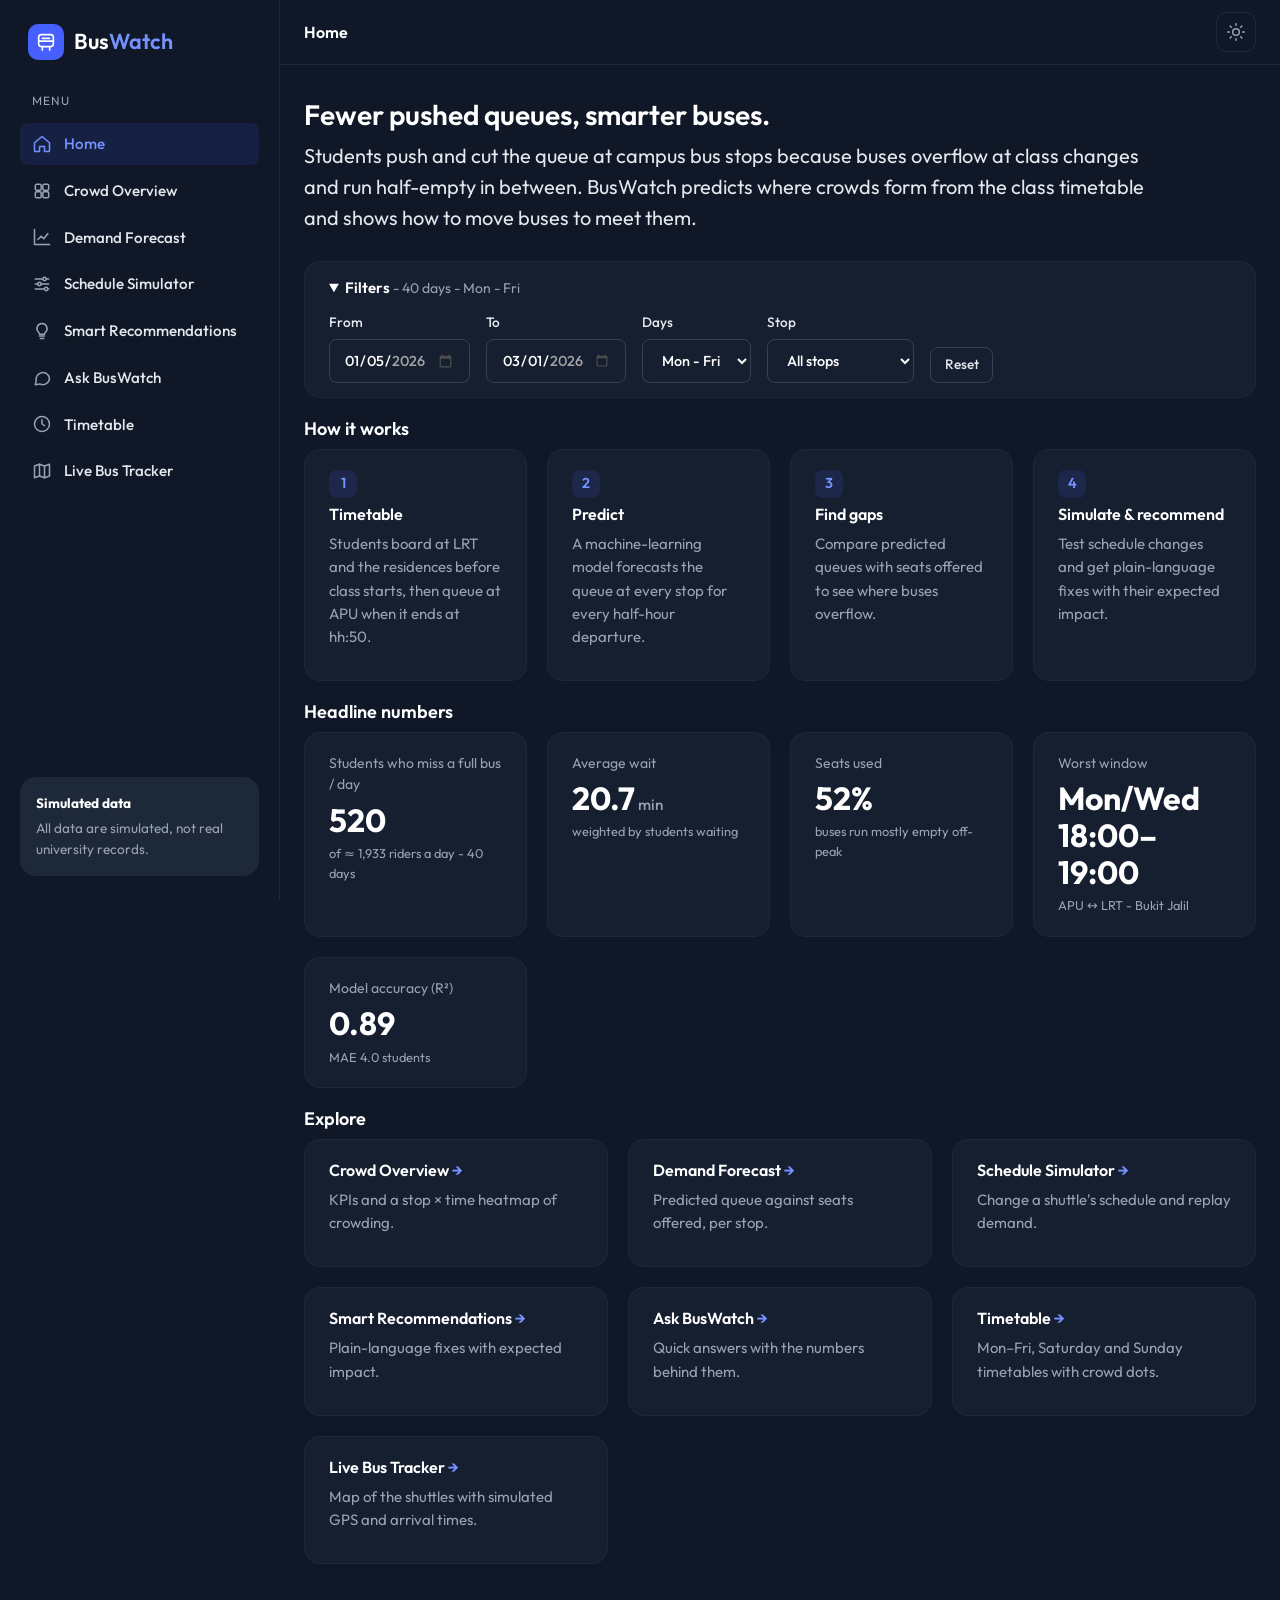
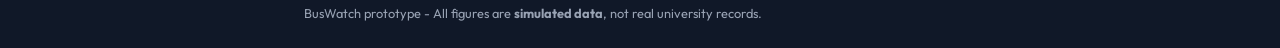
==== web/index.html @ e18c4741 "Initial commit" ====
<!doctype html>
<html lang="en">
<head>
  <meta charset="utf-8">
  <script>try { document.documentElement.dataset.theme = localStorage.getItem("buswatch.theme") || "dark"; } catch { document.documentElement.dataset.theme = "dark"; }</script>
  <meta name="viewport" content="width=device-width, initial-scale=1">
  <title>BusWatch - Home</title>
  <meta name="description" content="BusWatch: campus bus demand analytics (simulated data).">
  <link rel="icon" href="data:image/svg+xml,%3Csvg xmlns='http://www.w3.org/2000/svg' viewBox='0 0 32 32'%3E%3Crect x='3' y='6' width='26' height='17' rx='4' fill='none' stroke='%23465fff' stroke-width='2.5'/%3E%3Ccircle cx='10' cy='26' r='2.5' fill='%23465fff'/%3E%3Ccircle cx='22' cy='26' r='2.5' fill='%23465fff'/%3E%3C/svg%3E">
  <link rel="stylesheet" href="css/style.css">

</head>
<body>
  <header id="topbar" class="topbar"></header>
  <main id="content">
    <section class="hero">
      <h1>Fewer pushed queues, smarter buses.</h1>
      <p class="lead">Students push and cut the queue at campus bus stops because buses overflow at class changes and run half-empty in between. BusWatch predicts where crowds form from the class timetable and shows how to move buses to meet them.</p>
    </section>
    <div id="filters"></div>
    <section>
      <h2>How it works</h2>
      <div class="grid cols-3 steps" style="grid-template-columns:repeat(auto-fit,minmax(min(100%,220px),1fr))">
        <div class="card step"><h3>Timetable</h3><p class="muted">Students board at LRT and the residences before class starts, then queue at APU when it ends at hh:50.</p></div>
        <div class="card step"><h3>Predict</h3><p class="muted">A machine-learning model forecasts the queue at every stop for every half-hour departure.</p></div>
        <div class="card step"><h3>Find gaps</h3><p class="muted">Compare predicted queues with seats offered to see where buses overflow.</p></div>
        <div class="card step"><h3>Simulate &amp; recommend</h3><p class="muted">Test schedule changes and get plain-language fixes with their expected impact.</p></div>
      </div>
    </section>
    <section>
      <h2>Headline numbers</h2>
      <div class="grid kpis" id="headline"></div>
    </section>
    <section>
      <h2>Explore</h2>
      <div class="grid cols-3" id="links"></div>
    </section>
  </main>
  <footer>BusWatch prototype - All figures are <b>simulated data</b>, not real university records.</footer>
  <script type="module" src="js/home.js"></script>
</body>
</html>
---- web/css/style.css ----
/* BusWatch: admin-dashboard theme in the style of TailAdmin (sidebar + top header + rounded cards).
   Dark by default, light via the header toggle. Green / amber / red are reserved for crowd status. */
@import url("https://fonts.googleapis.com/css2?family=Outfit:wght@400;500;600;700&display=swap");

:root, :root[data-theme="dark"] {
  --bg: #101828;
  --sidebar: #101828;
  --card: #161f30;
  --card-2: #1d2939;
  --border: #1d2939;
  --input-border: #344054;
  --text: #e4e7ec;
  --heading: #ffffff;
  --muted: #98a2b3;
  --accent: #465fff;
  --accent-text: #7592ff;
  --accent-soft: rgba(70, 95, 255, 0.12);
  --ok: #12b76a;
  --busy: #f79009;
  --overflow: #f04438;
  --shadow: none;
  --radius: 16px;
  color-scheme: dark;
}
:root[data-theme="light"] {
  --bg: #f9fafb;
  --sidebar: #ffffff;
  --card: #ffffff;
  --card-2: #f2f4f7;
  --border: #e4e7ec;
  --input-border: #d0d5dd;
  --text: #344054;
  --heading: #1d2939;
  --muted: #667085;
  --accent-text: #465fff;
  --accent-soft: #ecf3ff;
  --shadow: 0 1px 2px rgba(16, 24, 40, 0.05);
  color-scheme: light;
}

* { box-sizing: border-box; }
html, body { margin: 0; }
body {
  background: var(--bg);
  color: var(--text);
  font-family: Outfit, system-ui, -apple-system, "Segoe UI", Roboto, sans-serif;
  font-size: 15px;
  line-height: 1.55;
  overflow-x: hidden;
}
a { color: var(--accent-text); text-decoration: none; }
a:hover { text-decoration: underline; }
h1, h2, h3 { color: var(--heading); line-height: 1.25; margin: 0 0 .5rem; font-weight: 600; }
h1 { font-size: clamp(1.4rem, 3vw, 1.75rem); }
h2 { font-size: 1.125rem; }
h3 { font-size: 1rem; }
p { margin: 0 0 .75rem; }
.muted { color: var(--muted); }
.small { font-size: .875rem; }
svg.icon { width: 20px; height: 20px; flex: none; fill: none; stroke: currentColor; stroke-width: 1.8; stroke-linecap: round; stroke-linejoin: round; }

/* ---- Sidebar ---- */
.sidebar {
  position: fixed; inset: 0 auto 0 0; width: 280px; z-index: 30;
  background: var(--sidebar); border-right: 1px solid var(--border);
  display: flex; flex-direction: column; padding: 1.5rem 1.25rem; overflow-y: auto;
  transition: transform .2s ease;
}
.logo { display: flex; align-items: center; gap: .6rem; color: var(--heading); font-size: 1.35rem; font-weight: 600; margin: 0 .5rem 2rem; }
.logo-mark { display: grid; place-items: center; width: 36px; height: 36px; border-radius: 10px; background: var(--accent); color: #fff; }
.logo-mark svg { width: 22px; height: 22px; }
.logo b { color: var(--accent-text); font-weight: 600; }
.logo:hover { text-decoration: none; }
.menu-label { color: var(--muted); font-size: .75rem; letter-spacing: .08em; text-transform: uppercase; margin: 0 .75rem .75rem; }
.menu { display: flex; flex-direction: column; gap: .25rem; }
.menu a {
  display: flex; align-items: center; gap: .75rem; padding: .6rem .75rem; border-radius: 8px;
  color: var(--text); font-weight: 500; font-size: .95rem;
}
.menu a svg { color: var(--muted); }
.menu a:hover { background: var(--card-2); text-decoration: none; }
.menu a.active { background: var(--accent-soft); color: var(--accent-text); }
.menu a.active svg { color: var(--accent-text); }
.sidebar-note { margin-top: auto; padding: 1rem; border-radius: var(--radius); background: var(--card-2); font-size: .85rem; color: var(--muted); }
.sidebar-note b { color: var(--heading); display: block; margin-bottom: .25rem; }
.backdrop { display: none; position: fixed; inset: 0; background: rgba(16, 24, 40, .6); z-index: 25; }

/* ---- Top header ---- */
body { padding-left: 280px; }
.topbar { position: sticky; top: 0; z-index: 20; background: var(--sidebar); border-bottom: 1px solid var(--border); }
.topbar-inner { display: flex; align-items: center; gap: .75rem; padding: .75rem 1.5rem; min-height: 64px; }
.topbar-title { font-weight: 600; color: var(--heading); font-size: 1rem; flex: 1; min-width: 0; white-space: nowrap; overflow: hidden; text-overflow: ellipsis; }
.swap-btn { align-self: end; height: 44px; }
.icon-btn {
  display: inline-grid; place-items: center; width: 40px; height: 40px; border-radius: 10px; flex: none;
  border: 1px solid var(--border); background: transparent; color: var(--muted); cursor: pointer;
}
.icon-btn:hover { color: var(--heading); background: var(--card-2); }
#menu-btn { display: none; }
.badges { display: flex; gap: .4rem; flex-wrap: wrap; align-items: center; }
.badge {
  font-size: .75rem; font-weight: 500; padding: .2rem .65rem; border-radius: 999px;
  border: 1px solid var(--border); color: var(--muted); white-space: nowrap; background: var(--card-2);
}
.badge.sim { background: var(--accent-soft); color: var(--accent-text); border-color: transparent; }
.badge.live { background: rgba(18, 183, 106, .12); color: var(--ok); border-color: transparent; }
.badge.offline { color: var(--text); }

/* ---- Layout ---- */
main { max-width: 1440px; margin: 0 auto; padding: 1.5rem; }
.grid { display: grid; gap: 1.25rem; }
.grid.cols-2 { grid-template-columns: repeat(auto-fit, minmax(min(100%, 420px), 1fr)); }
.grid.cols-3 { grid-template-columns: repeat(auto-fit, minmax(min(100%, 280px), 1fr)); }
.grid.kpis + * { margin-top: 1.25rem; }
.grid.kpis { grid-template-columns: repeat(auto-fit, minmax(min(100%, 210px), 1fr)); }
section + section, .card + .card:not(.grid > .card) { margin-top: 1.25rem; }
.card {
  background: var(--card); border: 1px solid var(--border); border-radius: var(--radius);
  padding: 1.25rem 1.5rem; min-width: 0; box-shadow: var(--shadow);
}
.card.error { border-color: var(--overflow); color: var(--overflow); }
.page-head { display: flex; flex-wrap: wrap; justify-content: space-between; align-items: flex-start; gap: .25rem 1.5rem; margin: 0 0 1.5rem; }
.page-head > div { flex: 1 1 60%; min-width: 0; }
.page-head p { color: var(--muted); max-width: 75ch; margin: 0; }
.breadcrumb { order: 2; display: flex; gap: .4rem; font-size: .875rem; color: var(--muted); white-space: nowrap; }
.breadcrumb a { color: var(--muted); }
.breadcrumb span:last-child { color: var(--accent-text); }

/* ---- KPI cards ---- */
.kpi .label { color: var(--muted); font-size: .875rem; }
.kpi .value { font-size: clamp(1.6rem, 3vw, 2rem); font-weight: 700; color: var(--heading); line-height: 1.15; margin: .35rem 0; }
.kpi .value small { font-size: .95rem; color: var(--muted); font-weight: 500; }
.kpi .sub { color: var(--muted); font-size: .8rem; }
.delta.good { color: var(--ok); }
.delta.bad { color: var(--overflow); }

/* ---- Filters ---- */
.filters { background: var(--card); border: 1px solid var(--border); border-radius: var(--radius); padding: .9rem 1.5rem; margin-bottom: 1.25rem; box-shadow: var(--shadow); }
.filters summary { cursor: pointer; color: var(--heading); font-weight: 600; }
.filter-summary { color: var(--muted); font-weight: 400; font-size: .875rem; }
.filter-row { display: flex; flex-wrap: wrap; gap: .75rem 1rem; align-items: end; margin-top: .75rem; }
.filter-note { margin: .6rem 0 0; }
label { display: flex; flex-direction: column; gap: .35rem; color: var(--text); font-size: .85rem; font-weight: 500; }
label.inline { flex-direction: row; align-items: center; gap: .5rem; font-size: .9rem; }

/* Inputs: TailAdmin-style 44px fields with a soft focus ring */
select, input[type=date], input[type=number], input[type=text], textarea {
  background: transparent; color: var(--heading); border: 1px solid var(--input-border);
  border-radius: 8px; padding: 0 .9rem; height: 44px; font: inherit; font-size: .9rem; min-width: 0; max-width: 100%;
}
textarea { width: 100%; height: auto; padding: .6rem .9rem; }
select option { background: var(--card); color: var(--text); }
input[type=checkbox] { accent-color: var(--accent); width: 1.1rem; height: 1.1rem; }
select:focus, input:focus, textarea:focus { outline: none; border-color: var(--accent); box-shadow: 0 0 0 4px var(--accent-soft); }
.btn:focus-visible, a:focus-visible, .icon-btn:focus-visible, .tab:focus-visible { outline: 2px solid var(--accent); outline-offset: 2px; }
:root:not([data-theme="light"]) ::-webkit-calendar-picker-indicator { filter: invert(.7); }

.btn {
  display: inline-flex; align-items: center; justify-content: center; gap: .4rem; height: 44px;
  background: var(--card); color: var(--text); border: 1px solid var(--input-border);
  border-radius: 8px; padding: 0 1.1rem; font: inherit; font-size: .9rem; font-weight: 500; cursor: pointer;
}
.btn:hover { background: var(--card-2); text-decoration: none; }
.btn.primary { background: var(--accent); border-color: var(--accent); color: #fff; }
.btn.primary:hover { background: #3641f5; }
.btn.small { height: 36px; padding: 0 .85rem; font-size: .85rem; }
.btn-row { display: flex; flex-wrap: wrap; gap: .5rem; }

/* ---- Charts ---- */
.chart { width: 100%; height: 360px; }
.chart.tall { height: 420px; }
.chart.short { height: 240px; }
.chart-missing { color: var(--muted); padding: 2rem; text-align: center; border: 1px dashed var(--border); border-radius: 10px; }
.caption { color: var(--muted); font-size: .875rem; margin-top: .5rem; }
.legend-row { display: flex; flex-wrap: wrap; gap: 1rem; font-size: .85rem; color: var(--muted); margin-top: .75rem; }
.dot { display: inline-block; width: .65rem; height: .65rem; border-radius: 50%; margin-right: .4rem; vertical-align: 0; }
.dot.ok { background: var(--ok); } .dot.busy { background: var(--busy); } .dot.overflow { background: var(--overflow); }
.status-ok { color: var(--ok); } .status-busy { color: var(--busy); } .status-overflow { color: var(--overflow); }

/* ---- Home ---- */
.hero { padding: .5rem 0 1rem; }
.hero p.lead { font-size: clamp(1.05rem, 2vw, 1.25rem); color: var(--text); max-width: 65ch; }
.steps { counter-reset: step; }
.step { position: relative; padding-top: 3.4rem; }
.step::before {
  counter-increment: step; content: counter(step);
  position: absolute; top: 1.25rem; left: 1.5rem; width: 1.75rem; height: 1.75rem; border-radius: 8px;
  background: var(--accent-soft); color: var(--accent-text); display: grid; place-items: center; font-weight: 600; font-size: .9rem;
}
.link-card { display: block; color: var(--text); transition: border-color .15s; }
.link-card:hover { border-color: var(--accent); text-decoration: none; }
.link-card h3::after { content: " →"; color: var(--accent-text); }

/* ---- Simulator ---- */
.controls { display: grid; gap: 1rem; grid-template-columns: repeat(auto-fit, minmax(min(100%, 240px), 1fr)); }
.control-group { border: 1px solid var(--border); border-radius: 12px; padding: 1rem; display: flex; flex-direction: column; gap: .7rem; }
.control-group h3 { margin: 0; font-size: .95rem; }
.control-group .row { display: flex; flex-wrap: wrap; gap: .5rem; }
.control-group .row label { flex: 1 1 90px; }
.compare-table { width: 100%; border-collapse: collapse; font-size: .95rem; }
.compare-table th, .compare-table td { padding: .7rem .5rem; border-bottom: 1px solid var(--border); text-align: right; }
.compare-table th { color: var(--muted); font-weight: 500; font-size: .85rem; }
.compare-table th:first-child, .compare-table td:first-child { text-align: left; color: var(--muted); }
.compare-table td.big { font-size: 1.25rem; font-weight: 600; color: var(--heading); }
.table-wrap { overflow-x: auto; }

/* ---- Recommendations ---- */
.rec { border-left: 4px solid var(--overflow); }
.rec-head { display: flex; flex-wrap: wrap; align-items: center; gap: 1rem 1.25rem; margin-bottom: 1rem; }
.rank { display: grid; place-items: center; width: 44px; height: 44px; border-radius: 12px; background: rgba(240, 68, 56, .12); color: var(--overflow); font-weight: 700; font-size: 1.1rem; flex: none; }
.rec-title { flex: 1 1 260px; min-width: 0; }
.rec-title h3 { font-size: 1.15rem; margin-bottom: .4rem; }
.chip { display: inline-block; font-size: .78rem; font-weight: 500; padding: .15rem .6rem; border-radius: 999px; background: var(--card-2); color: var(--text); }
.chip.good { background: rgba(18, 183, 106, .14); color: var(--ok); }
.rec-big { text-align: right; display: flex; flex-direction: column; }
.rec-big .label { color: var(--muted); font-size: .8rem; }
.rec-big b { font-size: 1.6rem; color: var(--heading); line-height: 1.2; }
.rec-big .delta { font-size: .85rem; }
.rec-body { display: grid; grid-template-columns: minmax(0, 1.3fr) minmax(0, 1fr); gap: 1.25rem; align-items: start; }
.chart.mini { height: 230px; }
.options { display: flex; flex-direction: column; gap: .6rem; }
.opt { border: 1px solid var(--border); border-radius: 12px; padding: .7rem .9rem; }
.opt.best { border-color: var(--accent); background: var(--accent-soft); }
.opt-top { display: flex; justify-content: space-between; align-items: center; }
.opt-text { margin: .35rem 0 .45rem; color: var(--heading); font-weight: 500; font-size: .92rem; }
.tag { font-size: .72rem; font-weight: 600; text-transform: uppercase; letter-spacing: .04em; color: var(--muted); }
.tag-move { color: var(--ok); } .tag-policy { color: var(--busy); } .tag-add { color: var(--accent-text); }
.best-label { font-size: .72rem; font-weight: 600; color: #fff; background: var(--accent); padding: .1rem .5rem; border-radius: 999px; }
.bar { height: 6px; border-radius: 999px; background: var(--card-2); overflow: hidden; margin-bottom: .45rem; }
.bar span { display: block; height: 100%; background: var(--ok); border-radius: 999px; }
.opt-meta { font-size: .82rem; color: var(--muted); display: flex; flex-wrap: wrap; align-items: center; gap: .35rem; }
.opt-meta b { color: var(--ok); }
@media (max-width: 900px) { .rec-body { grid-template-columns: 1fr; } .rec-big { text-align: left; } }
.rec .sentence { font-size: 1.05rem; color: var(--heading); font-weight: 500; }
.rec .impact { display: flex; flex-wrap: wrap; gap: .5rem 1.25rem; margin: .5rem 0; color: var(--muted); font-size: .9rem; }
.rec .impact b { color: var(--heading); font-weight: 600; }
.rec .option { border-top: 1px solid var(--border); padding-top: .75rem; margin-top: .75rem; }
.rec .option p { margin-bottom: .25rem; }
.report { overflow-x: auto; margin-top: 1rem; padding: 1.5rem; border: 1px solid var(--border); border-radius: 12px; background: var(--card-2); }
.report h1 { font-size: 1.4rem; }
.report h2 { margin-top: 1.5rem; color: var(--accent-text); }
.report table { border-collapse: collapse; width: 100%; }
.report-meta, .report-note { color: var(--muted); font-size: .875rem; }
.report-kpis td { border: 1px solid var(--border); padding: .75rem; width: 25%; vertical-align: top; }
.report-kpis b { display: block; font-size: 1.4rem; color: var(--heading); }
.report-kpis span { color: var(--muted); font-size: .85rem; }
.report-table th, .report-table td { border-bottom: 1px solid var(--border); padding: .55rem .5rem; text-align: left; vertical-align: top; font-size: .9rem; }
.report-table th { color: var(--muted); font-weight: 500; }
/* Printing from the Recommendations page prints only the report, in black on white */
@media print {
  body { padding: 0; background: #fff; }
  .sidebar, .backdrop, .topbar, footer, main > :not(:has(#report)), section:has(#report) > :not(#report) { display: none !important; }
  main { padding: 0; }
  section:has(#report) { border: 0; padding: 0; background: #fff; box-shadow: none; }
  #report, #report * { color: #1d2939 !important; }
  #report { border: 0; background: #fff; padding: 0; margin: 0; }
}

/* ---- Ask the Data ---- */
.chips { display: flex; flex-wrap: wrap; gap: .5rem; margin-bottom: 1rem; }
.chat { display: flex; flex-direction: column; gap: .75rem; }
.msg { max-width: min(100%, 760px); padding: .75rem 1rem; border-radius: 14px; }
.msg.user { align-self: flex-end; background: var(--accent); color: #fff; border-bottom-right-radius: 4px; }
.msg.bot { align-self: flex-start; background: var(--card-2); border: 1px solid var(--border); border-bottom-left-radius: 4px; width: 100%; }
.answer-head { margin: 0 0 .35rem; font-size: 1.02rem; color: var(--heading); }
.points { margin: 0 0 .25rem; padding-left: 1.1rem; color: var(--text); font-size: .92rem; }
.points li { margin: .1rem 0; }
.msg.bot .basis { color: var(--muted); font-size: .85rem; margin-top: .5rem; }
.ask-form { display: flex; gap: .5rem; margin-top: 1rem; }
.ask-form input { flex: 1; }

/* ---- Check-in ---- */
.form { display: flex; flex-direction: column; gap: 1rem; max-width: 460px; }
.notice { padding: .7rem 1rem; border-radius: 10px; color: var(--accent-text); background: var(--accent-soft); }
.list { list-style: none; padding: 0; margin: 0; }
.list li { padding: .6rem 0; border-bottom: 1px solid var(--border); display: flex; justify-content: space-between; gap: .5rem; flex-wrap: wrap; }

/* ---- Bus Times (APSpace-style tabs + time grid) ---- */
.tabs { display: inline-flex; flex-wrap: wrap; gap: .25rem; margin-bottom: 1rem; padding: .25rem; border-radius: 10px; background: var(--card-2); }
.tab { background: transparent; color: var(--muted); border: 0; border-radius: 8px; padding: .45rem .9rem; font: inherit; font-size: .875rem; font-weight: 500; cursor: pointer; }
.tab:hover { color: var(--heading); }
.tab.active { background: var(--card); color: var(--heading); box-shadow: 0 1px 3px rgba(16, 24, 40, .12); }
.route-head { display: flex; flex-wrap: wrap; align-items: baseline; gap: .5rem; }
.times { display: grid; grid-template-columns: repeat(auto-fill, minmax(110px, 1fr)); gap: .6rem 1rem; margin-top: .75rem; }
.time { color: var(--text); font-variant-numeric: tabular-nums; white-space: nowrap; }

footer { max-width: 1440px; margin: 1rem auto 1.5rem; padding: 0 1.5rem; color: var(--muted); font-size: .8rem; }

/* ---- Tablet / phone: sidebar becomes an off-canvas drawer ---- */
@media (max-width: 1023px) {
  body { padding-left: 0; }
  .sidebar { transform: translateX(-100%); }
  body.menu-open .sidebar { transform: none; }
  body.menu-open .backdrop { display: block; }
  #menu-btn { display: inline-grid; }
}
@media (max-width: 700px) {
  main { padding: 1rem; }
  footer { padding: 0 1rem; }
  .topbar-inner { padding: .6rem 1rem; gap: .5rem; flex-wrap: wrap; }
  .badges { order: 3; flex-basis: 100%; }
  .card, .filters { padding: 1rem; }
  .chart { height: 300px; }
  .chart.tall { height: 360px; }
  .filter-row label { flex: 1 1 140px; }
  .filter-row select, .filter-row input { width: 100%; }
}

/* The management report only exists for printing / Save as PDF */
@media screen { #report { display: none; } }

/* ---- Live Tracker ---- */
.tracker-controls { display: flex; flex-wrap: wrap; align-items: end; gap: 1rem 1.5rem; }
.tracker-controls .tabs { margin-bottom: 0; }
.clock { display: flex; align-items: baseline; gap: .5rem; }
.clock b { font-size: 1.6rem; color: var(--heading); font-variant-numeric: tabular-nums; }
.live-dot { width: .6rem; height: .6rem; border-radius: 50%; background: var(--muted); align-self: center; }
.live-dot.on { background: var(--ok); box-shadow: 0 0 0 4px rgba(18, 183, 106, .2); }
.slider { flex: 1 1 220px; }
.slider input { width: 100%; accent-color: var(--accent); }
.tracker-grid { grid-template-columns: minmax(0, 1.4fr) minmax(0, 1fr); margin-top: 1.25rem; }
.map { height: 460px; border-radius: 12px; overflow: hidden; background: var(--card-2); }
.eta-table td, .eta-table th { text-align: left !important; font-size: .88rem; }
.eta-table td:first-child { color: var(--text) !important; }
.eta-table .big-cell { font-weight: 600; color: var(--heading); white-space: nowrap; }
.stop-pin { position: relative; }
.stop-pin span { position: absolute; left: -7px; top: -7px; width: 14px; height: 14px; border-radius: 50%; background: #fff; border: 3px solid var(--accent); }
.stop-pin span.campus { left: -9px; top: -9px; width: 18px; height: 18px; background: var(--accent); border-color: #fff; }
.stop-pin b { position: absolute; left: 12px; top: -9px; white-space: nowrap; font-size: .78rem; color: var(--heading); text-shadow: 0 0 3px var(--bg), 0 0 3px var(--bg); }
.bus-pin span { display: grid; place-items: center; width: 22px; height: 22px; border-radius: 50%; font-size: 12px; border: 2px solid #fff; box-shadow: 0 1px 4px rgba(0, 0, 0, .4); }
.leaflet-container { font-family: inherit; }
:root:not([data-theme="light"]) .leaflet-tile-pane { filter: invert(1) hue-rotate(180deg) brightness(.85) contrast(.9) saturate(.6); }
.bus-pin.waiting span { opacity: .75; }
@media (max-width: 1100px) { .tracker-grid { grid-template-columns: 1fr; } .map { height: 360px; } }
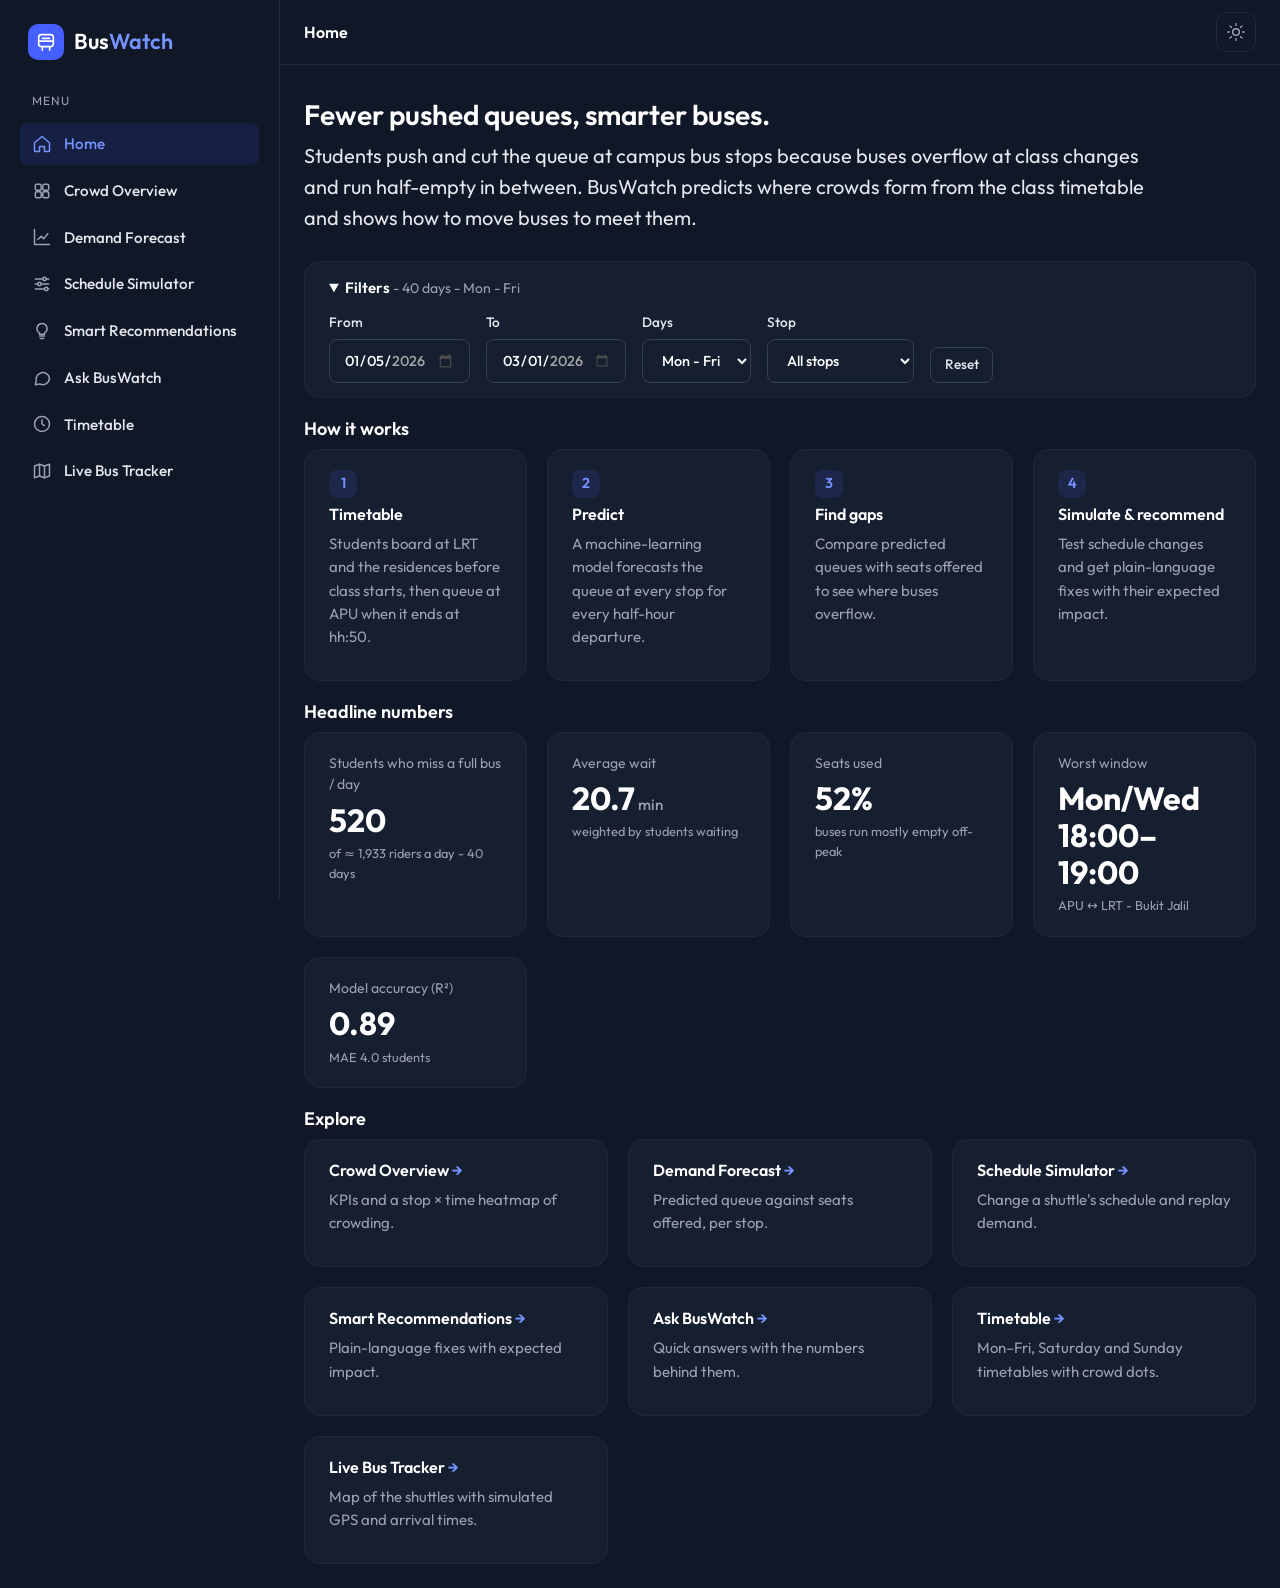
==== commit a00a731c: "Final polish" ====
--- a/web/index.html
+++ b/web/index.html
@@ -36,7 +36,6 @@
       <div class="grid cols-3" id="links"></div>
     </section>
   </main>
-  <footer>BusWatch prototype - All figures are <b>simulated data</b>, not real university records.</footer>
   <script type="module" src="js/home.js"></script>
 </body>
 </html>
--- a/web/css/style.css
+++ b/web/css/style.css
@@ -81,8 +81,8 @@
 .menu a:hover { background: var(--card-2); text-decoration: none; }
 .menu a.active { background: var(--accent-soft); color: var(--accent-text); }
 .menu a.active svg { color: var(--accent-text); }
-.sidebar-note { margin-top: auto; padding: 1rem; border-radius: var(--radius); background: var(--card-2); font-size: .85rem; color: var(--muted); }
-.sidebar-note b { color: var(--heading); display: block; margin-bottom: .25rem; }
+
+
 .backdrop { display: none; position: fixed; inset: 0; background: rgba(16, 24, 40, .6); z-index: 25; }
 
 /* ---- Top header ---- */
@@ -122,6 +122,9 @@
 .page-head { display: flex; flex-wrap: wrap; justify-content: space-between; align-items: flex-start; gap: .25rem 1.5rem; margin: 0 0 1.5rem; }
 .page-head > div { flex: 1 1 60%; min-width: 0; }
 .page-head p { color: var(--muted); max-width: 75ch; margin: 0; }
+.hint { display: inline-flex; gap: .45rem; align-items: baseline; margin-top: .6rem !important; padding: .4rem .75rem;
+  border-radius: 8px; background: var(--accent-soft); color: var(--accent-text) !important; font-size: .9rem; }
+.hint::before { content: "→"; font-weight: 700; }
 .breadcrumb { order: 2; display: flex; gap: .4rem; font-size: .875rem; color: var(--muted); white-space: nowrap; }
 .breadcrumb a { color: var(--muted); }
 .breadcrumb span:last-child { color: var(--accent-text); }
@@ -171,6 +174,8 @@
 .chart.tall { height: 420px; }
 .chart.short { height: 240px; }
 .chart-missing { color: var(--muted); padding: 2rem; text-align: center; border: 1px dashed var(--border); border-radius: 10px; }
+.caption.notes { padding-left: 1.1rem; margin: .5rem 0 0; }
+.caption.notes li { margin: .15rem 0; }
 .caption { color: var(--muted); font-size: .875rem; margin-top: .5rem; }
 .legend-row { display: flex; flex-wrap: wrap; gap: 1rem; font-size: .85rem; color: var(--muted); margin-top: .75rem; }
 .dot { display: inline-block; width: .65rem; height: .65rem; border-radius: 50%; margin-right: .4rem; vertical-align: 0; }
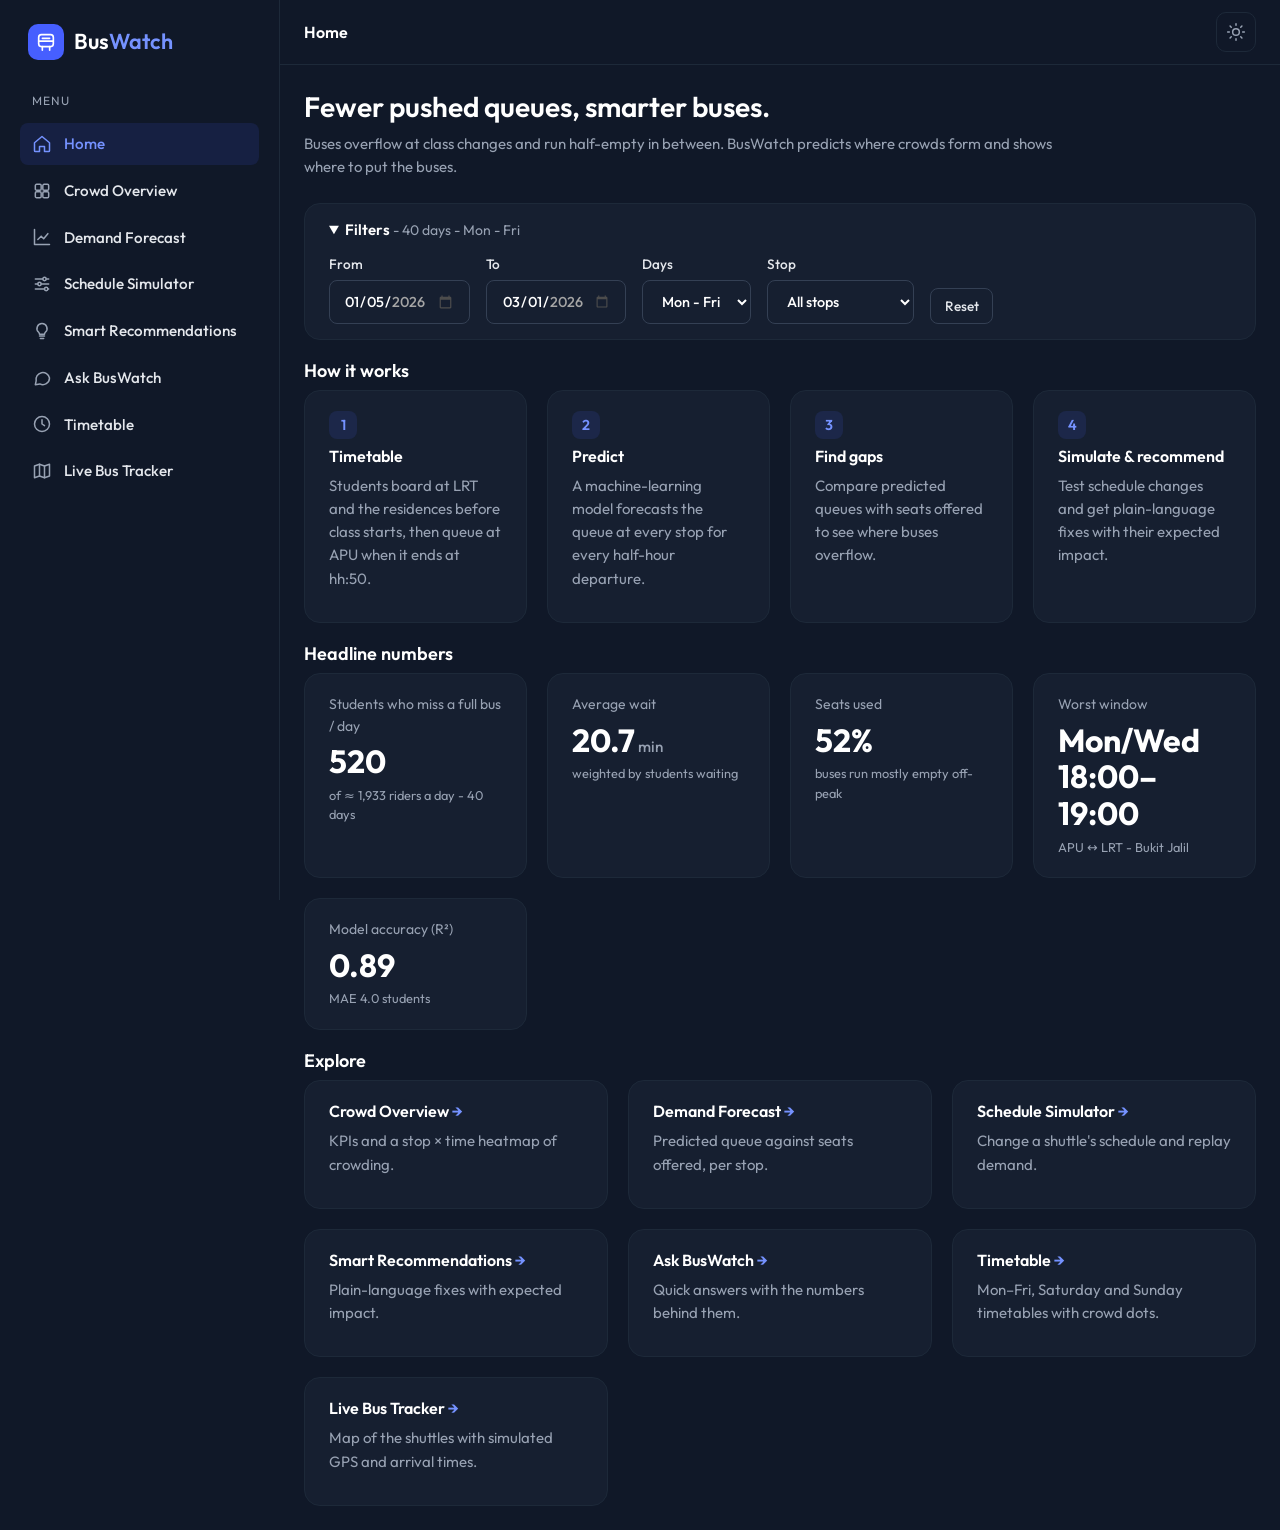
==== commit 76f7a075: "Fixed headings" ====
--- a/web/index.html
+++ b/web/index.html
@@ -13,10 +13,7 @@
 <body>
   <header id="topbar" class="topbar"></header>
   <main id="content">
-    <section class="hero">
-      <h1>Fewer pushed queues, smarter buses.</h1>
-      <p class="lead">Students push and cut the queue at campus bus stops because buses overflow at class changes and run half-empty in between. BusWatch predicts where crowds form from the class timetable and shows how to move buses to meet them.</p>
-    </section>
+    <div class="page-head"><div><h1>Fewer pushed queues, smarter buses.</h1><p>Buses overflow at class changes and run half-empty in between. BusWatch predicts where crowds form and shows where to put the buses.</p></div></div>
     <div id="filters"></div>
     <section>
       <h2>How it works</h2>
